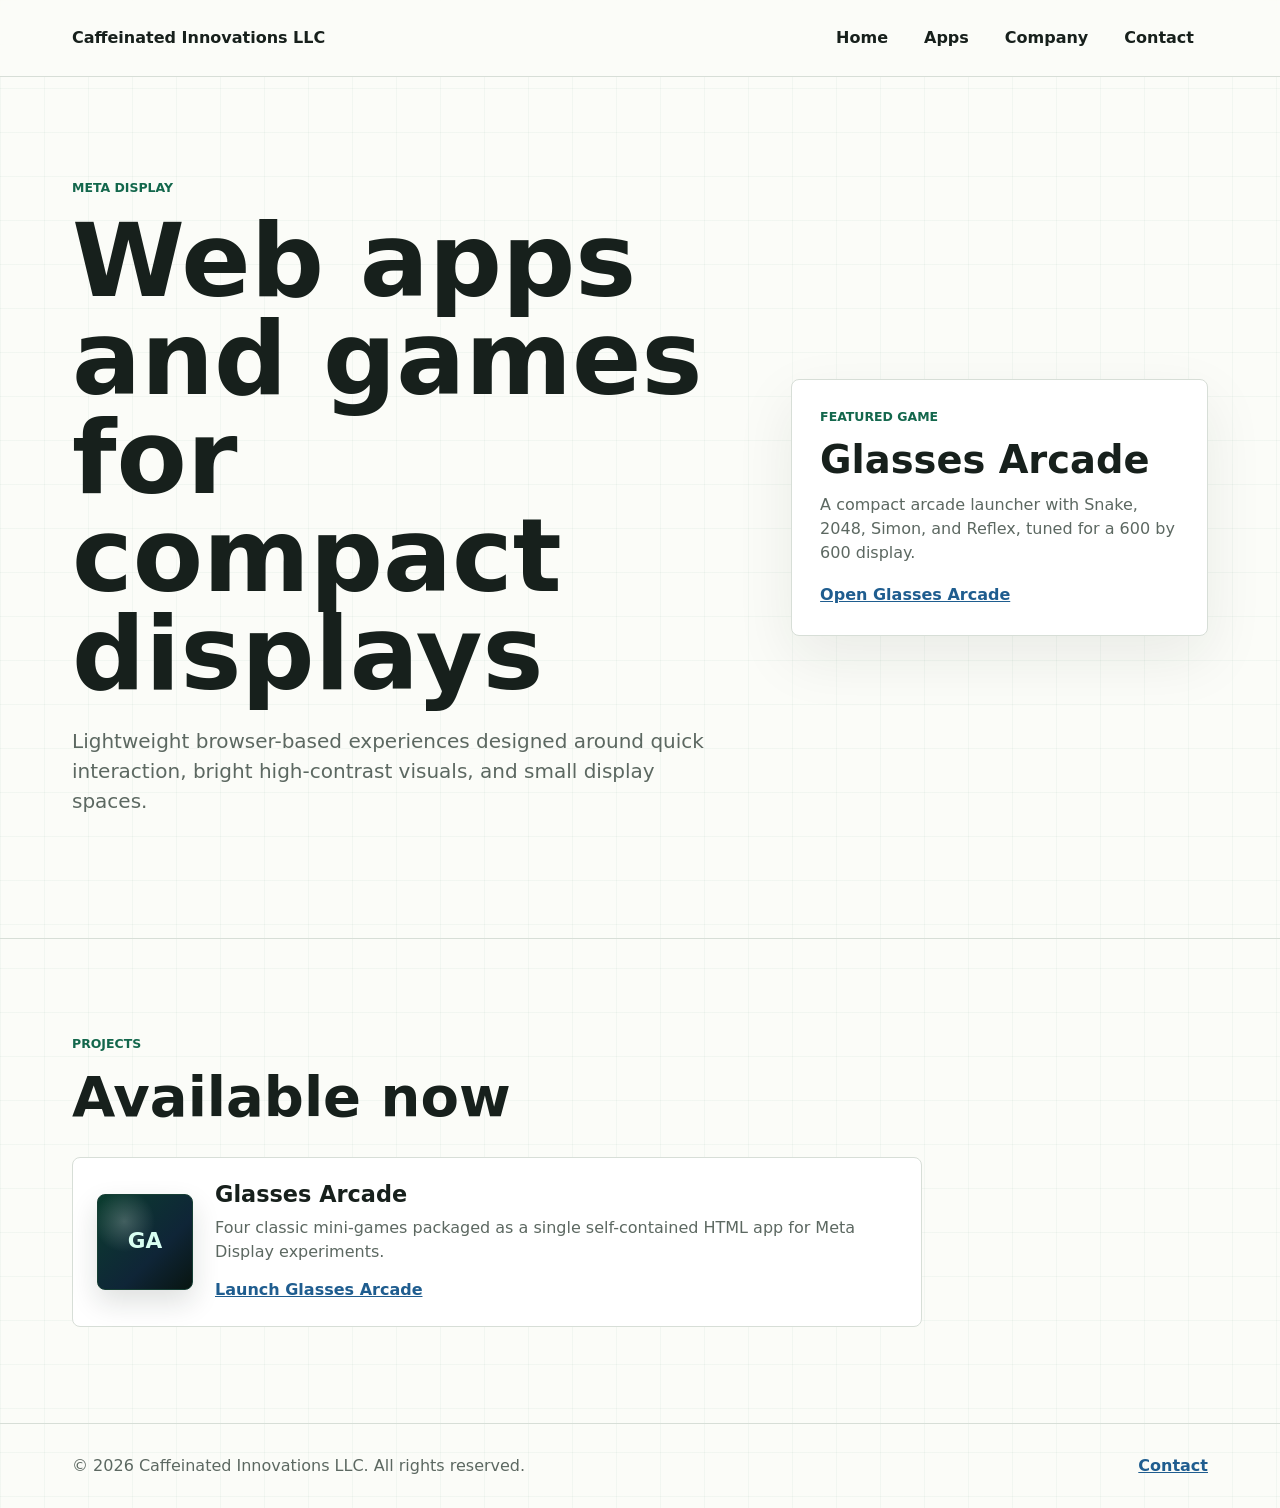
==== meta-display/index.html @ 584070ea "Add Meta Display arcade page" ====
<!doctype html>
<html lang="en">
  <head>
    <meta charset="utf-8">
    <meta name="viewport" content="width=device-width, initial-scale=1">
    <title>Meta Display | Caffeinated Innovations LLC</title>
    <meta
      name="description"
      content="Meta Display web apps and games from Caffeinated Innovations LLC, including Glasses Arcade."
    >
    <meta property="og:title" content="Meta Display | Caffeinated Innovations LLC">
    <meta
      property="og:description"
      content="Lightweight web apps and games designed for Meta smart glasses and compact displays."
    >
    <meta property="og:type" content="website">
    <meta property="og:url" content="https://caffeinatedinnovations.com/meta-display/">
    <link rel="canonical" href="https://caffeinatedinnovations.com/meta-display/">
    <link rel="stylesheet" href="../styles.css">
  </head>
  <body>
    <header class="site-header">
      <a class="brand" href="../" aria-label="Caffeinated Innovations home">
        <span>Caffeinated Innovations LLC</span>
      </a>
      <nav aria-label="Primary navigation">
        <a href="../">Home</a>
        <a href="../#apps">Apps</a>
        <a href="../#company">Company</a>
        <a href="mailto:support@caffeinatedinnovations.com">Contact</a>
      </nav>
    </header>

    <main>
      <section class="hero compact-hero" aria-labelledby="meta-title">
        <div class="hero-copy">
          <p class="eyebrow">Meta Display</p>
          <h1 id="meta-title">Web apps and games for compact displays</h1>
          <p class="intro">
            Lightweight browser-based experiences designed around quick
            interaction, bright high-contrast visuals, and small display spaces.
          </p>
        </div>

        <aside class="app-highlight" aria-labelledby="featured-game-title">
          <p class="eyebrow">Featured game</p>
          <h2 id="featured-game-title">Glasses Arcade</h2>
          <p>
            A compact arcade launcher with Snake, 2048, Simon, and Reflex,
            tuned for a 600 by 600 display.
          </p>
          <a href="glasses-arcade.html">Open Glasses Arcade</a>
        </aside>
      </section>

      <section class="section" aria-labelledby="projects-title">
        <div class="section-heading">
          <p class="eyebrow">Projects</p>
          <h2 id="projects-title">Available now</h2>
        </div>

        <div class="app-card">
          <div class="app-mark" aria-hidden="true">GA</div>
          <div class="app-copy">
            <h3>Glasses Arcade</h3>
            <p>
              Four classic mini-games packaged as a single self-contained HTML
              app for Meta Display experiments.
            </p>
            <a href="glasses-arcade.html">Launch Glasses Arcade</a>
          </div>
        </div>
      </section>
    </main>

    <footer>
      <span>&copy; 2026 Caffeinated Innovations LLC. All rights reserved.</span>
      <a href="mailto:support@caffeinatedinnovations.com">Contact</a>
    </footer>
  </body>
</html>
---- styles.css ----
:root {
  color-scheme: light;
  --ink: #17201c;
  --muted: #5c6861;
  --line: #d7ded7;
  --paper: #fbfcf8;
  --white: #ffffff;
  --green: #13674c;
  --green-dark: #0b3d2f;
  --blue: #1f5d8f;
}

* {
  box-sizing: border-box;
}

html {
  scroll-behavior: smooth;
  max-width: 100%;
  overflow-x: hidden;
}

body {
  margin: 0;
  font-family: Inter, ui-sans-serif, system-ui, -apple-system, BlinkMacSystemFont, "Segoe UI", sans-serif;
  color: var(--ink);
  background:
    linear-gradient(90deg, rgba(19, 103, 76, 0.04) 1px, transparent 1px),
    linear-gradient(180deg, rgba(19, 103, 76, 0.04) 1px, transparent 1px),
    var(--paper);
  background-size: 44px 44px;
  line-height: 1.5;
  -webkit-font-smoothing: antialiased;
  max-width: 100%;
  overflow-x: hidden;
}

a {
  color: inherit;
}

.site-header {
  min-height: 76px;
  display: flex;
  align-items: center;
  justify-content: space-between;
  gap: 24px;
  padding: 18px clamp(20px, 6vw, 72px);
  border-bottom: 1px solid var(--line);
  background: rgba(251, 252, 248, 0.92);
  backdrop-filter: blur(14px);
  position: sticky;
  top: 0;
  z-index: 10;
}

.brand {
  display: inline-flex;
  align-items: center;
  gap: 12px;
  min-width: 0;
  color: var(--ink);
  font-weight: 800;
  text-decoration: none;
}

.brand span {
  overflow: hidden;
  text-overflow: ellipsis;
  white-space: nowrap;
}

nav {
  display: flex;
  align-items: center;
  gap: 8px;
  flex-wrap: wrap;
  justify-content: flex-end;
}

nav a,
.button {
  display: inline-flex;
  align-items: center;
  justify-content: center;
  min-height: 40px;
  padding: 9px 14px;
  border-radius: 8px;
  color: var(--ink);
  font-weight: 700;
  text-decoration: none;
  line-height: 1.2;
  text-align: center;
  overflow-wrap: anywhere;
  white-space: normal;
}

nav a:hover {
  background: #eef4ee;
}

.hero {
  display: grid;
  grid-template-columns: minmax(0, 1.1fr) minmax(280px, 0.7fr);
  gap: clamp(28px, 5vw, 72px);
  align-items: center;
  min-height: calc(100vh - 76px);
  padding: clamp(54px, 8vw, 110px) clamp(20px, 6vw, 72px);
}

.hero-copy {
  align-self: center;
  min-width: 0;
  width: 100%;
  max-width: 820px;
}

.eyebrow {
  margin: 0 0 14px;
  color: var(--green);
  font-size: 0.78rem;
  font-weight: 800;
  letter-spacing: 0;
  text-transform: uppercase;
}

h1,
h2,
h3,
p {
  margin-top: 0;
}

h1 {
  max-width: 790px;
  margin-bottom: 22px;
  font-size: 6.4rem;
  line-height: 0.96;
  letter-spacing: 0;
  overflow-wrap: anywhere;
}

h2 {
  margin-bottom: 0;
  font-size: 3.5rem;
  line-height: 1.02;
  letter-spacing: 0;
}

h3 {
  margin-bottom: 8px;
  font-size: 1.4rem;
  line-height: 1.15;
}

.intro {
  max-width: 720px;
  color: var(--muted);
  font-size: 1.25rem;
}

.hero-actions {
  display: flex;
  gap: 12px;
  flex-wrap: wrap;
  margin-top: 34px;
}

.button {
  border: 1px solid transparent;
}

.button.primary {
  background: var(--green-dark);
  color: var(--white);
}

.button.primary:hover {
  background: var(--green);
}

.button.secondary {
  border-color: var(--line);
  background: var(--white);
}

.button.secondary:hover {
  border-color: #b7c5ba;
}

.app-highlight {
  align-self: center;
  min-width: 0;
  width: 100%;
  padding: 28px;
  border: 1px solid var(--line);
  border-radius: 8px;
  background: var(--white);
  box-shadow: 0 22px 60px rgba(23, 32, 28, 0.08);
}

.app-highlight h2 {
  margin-bottom: 14px;
  font-size: 2.4rem;
}

.app-highlight p:not(.eyebrow) {
  color: var(--muted);
  margin-bottom: 18px;
}

.app-highlight a {
  color: var(--blue);
  font-weight: 800;
}

.section {
  padding: clamp(56px, 8vw, 96px) clamp(20px, 6vw, 72px);
  border-top: 1px solid var(--line);
}

.section-heading {
  max-width: 780px;
  margin-bottom: 32px;
}

.app-card {
  display: grid;
  grid-template-columns: 96px minmax(0, 1fr);
  gap: 22px;
  align-items: center;
  max-width: 850px;
  padding: 24px;
  border: 1px solid var(--line);
  border-radius: 8px;
  background: var(--white);
}

.app-icon {
  display: block;
  width: 96px;
  height: 96px;
  border-radius: 8px;
  box-shadow: 0 12px 28px rgba(23, 32, 28, 0.14);
}

.app-mark {
  display: grid;
  width: 96px;
  height: 96px;
  place-items: center;
  border: 1px solid #173f35;
  border-radius: 8px;
  color: #d9fff2;
  background:
    radial-gradient(circle at 28% 28%, rgba(255, 255, 255, 0.22), transparent 32%),
    linear-gradient(135deg, var(--green-dark), #0f2537 62%, #081511);
  box-shadow: 0 12px 28px rgba(23, 32, 28, 0.14);
  font-size: 1.35rem;
  font-weight: 900;
  letter-spacing: 0;
}

.app-copy,
.company-copy {
  min-width: 0;
}

.app-copy p,
.company-copy p {
  color: var(--muted);
}

.app-copy p {
  max-width: 650px;
  margin-bottom: 14px;
}

.app-copy a,
.company-copy a,
footer a {
  color: var(--blue);
  font-weight: 800;
}

.split {
  display: grid;
  grid-template-columns: minmax(0, 0.75fr) minmax(0, 1fr);
  gap: clamp(28px, 5vw, 72px);
}

.company-copy {
  max-width: 720px;
  font-size: 1.05rem;
}

.compact-hero {
  min-height: auto;
}

footer {
  display: flex;
  align-items: center;
  justify-content: space-between;
  gap: 18px;
  flex-wrap: wrap;
  padding: 30px clamp(20px, 6vw, 72px);
  border-top: 1px solid var(--line);
  color: var(--muted);
}

@media (max-width: 820px) {
  .site-header {
    align-items: flex-start;
    flex-direction: column;
  }

  nav {
    justify-content: flex-start;
  }

  .hero,
  .split {
    grid-template-columns: 1fr;
  }

  .hero {
    min-height: 0;
  }

  .hero-copy,
  .app-highlight,
  .intro {
    max-width: 100%;
  }

  h1 {
    font-size: 4.4rem;
  }

  h2 {
    font-size: 2.6rem;
  }
}

@media (max-width: 540px) {
  .brand span {
    white-space: normal;
  }

  nav a,
  .button {
    width: 100%;
  }

  nav {
    width: 100%;
  }

  .hero-actions {
    align-items: stretch;
    flex-direction: column;
  }

  .app-card {
    grid-template-columns: 1fr;
    align-items: start;
  }

  .hero-copy,
  .app-highlight {
    width: min(330px, 100%);
  }

  h1 {
    font-size: 2.85rem;
    line-height: 1;
  }

  h2 {
    font-size: 2.1rem;
  }

  .intro {
    font-size: 1.05rem;
  }

}
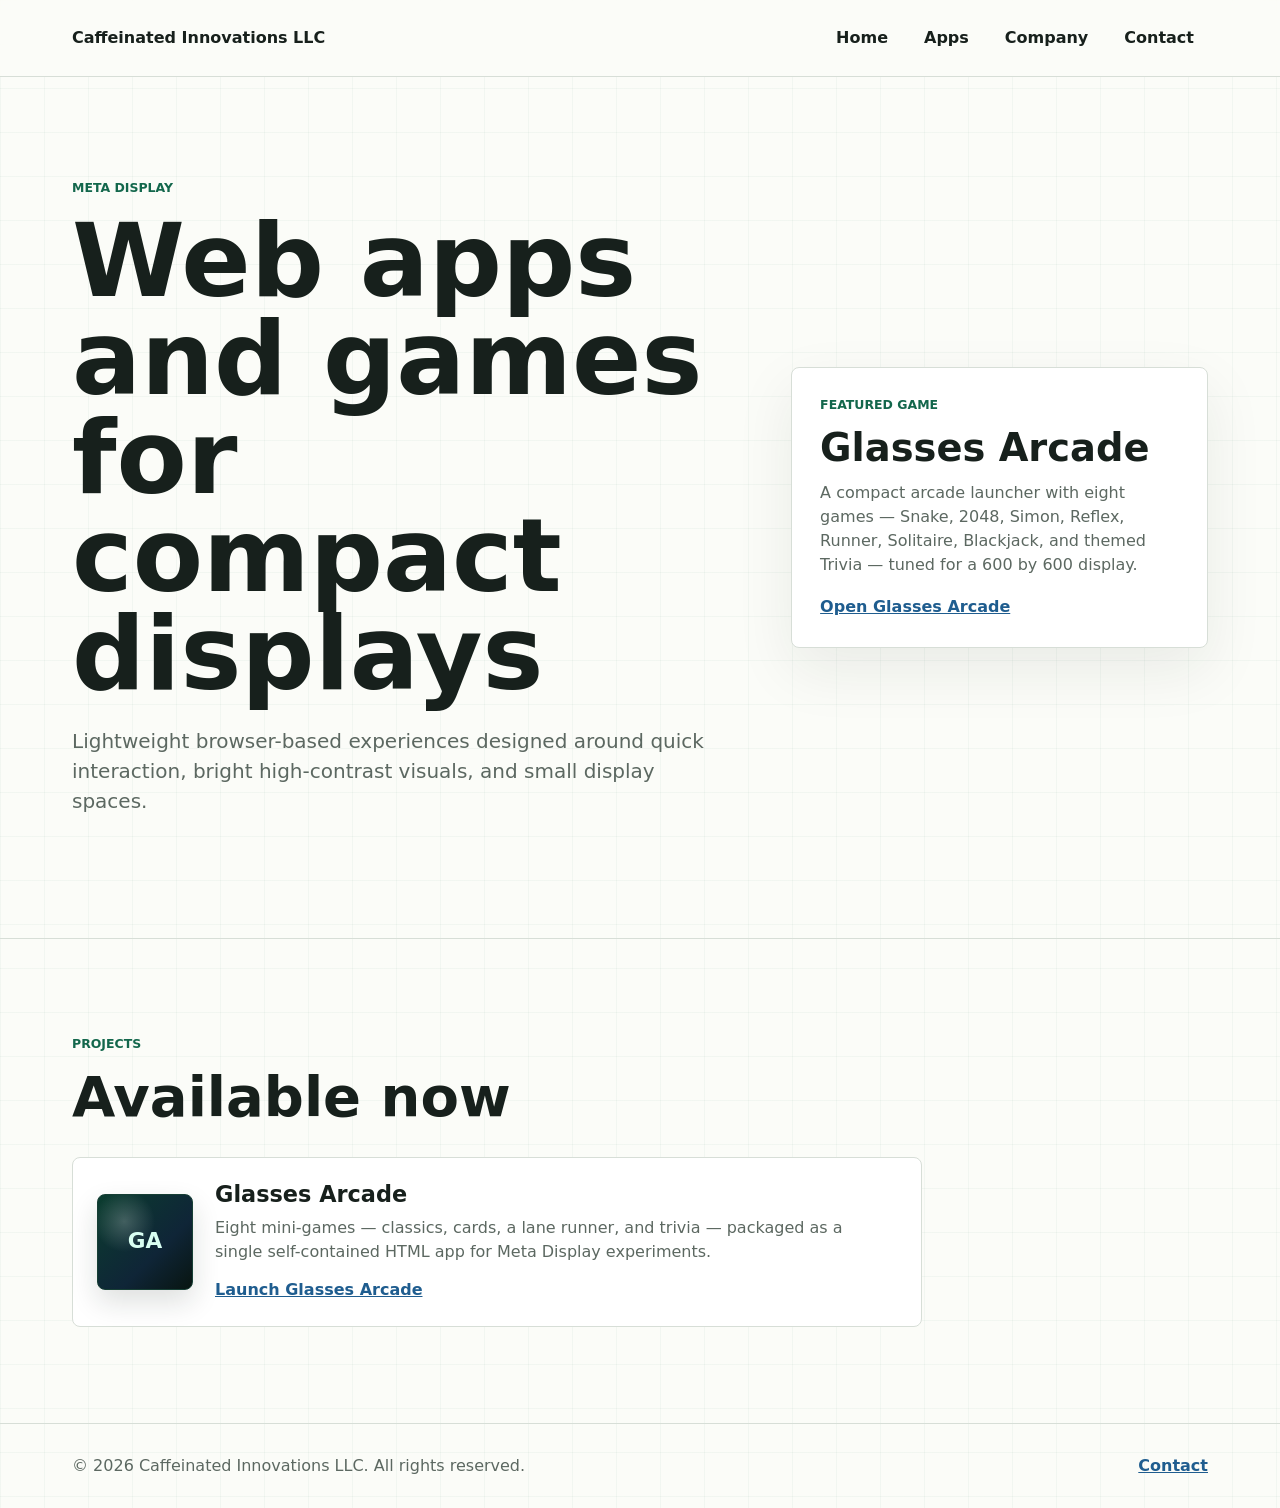
==== commit 22979a71: "Featured-app rotator; glasses arcade: 4 new games, plus-layout fixes Homepage: the hero "Featured ap" ====
--- a/meta-display/index.html
+++ b/meta-display/index.html
@@ -46,8 +46,9 @@
           <p class="eyebrow">Featured game</p>
           <h2 id="featured-game-title">Glasses Arcade</h2>
           <p>
-            A compact arcade launcher with Snake, 2048, Simon, and Reflex,
-            tuned for a 600 by 600 display.
+            A compact arcade launcher with eight games &mdash; Snake, 2048,
+            Simon, Reflex, Runner, Solitaire, Blackjack, and themed Trivia
+            &mdash; tuned for a 600 by 600 display.
           </p>
           <a href="glasses-arcade.html">Open Glasses Arcade</a>
         </aside>
@@ -64,8 +65,9 @@
           <div class="app-copy">
             <h3>Glasses Arcade</h3>
             <p>
-              Four classic mini-games packaged as a single self-contained HTML
-              app for Meta Display experiments.
+              Eight mini-games &mdash; classics, cards, a lane runner, and
+              trivia &mdash; packaged as a single self-contained HTML app for
+              Meta Display experiments.
             </p>
             <a href="glasses-arcade.html">Launch Glasses Arcade</a>
           </div>
--- a/styles.css
+++ b/styles.css
@@ -212,6 +212,62 @@
 .app-highlight a {
   color: var(--blue);
   font-weight: 800;
+}
+
+.featured-slides {
+  display: grid;
+}
+
+.featured-slide {
+  grid-area: 1 / 1;
+  opacity: 0;
+  visibility: hidden;
+  transition: opacity 320ms ease;
+}
+
+.featured-slide.active {
+  opacity: 1;
+  visibility: visible;
+}
+
+.featured-icon {
+  display: block;
+  width: 72px;
+  height: 72px;
+  margin-bottom: 16px;
+  border-radius: 14px;
+  box-shadow: 0 12px 28px rgba(23, 32, 28, 0.14);
+}
+
+.app-mark.featured-mark {
+  width: 72px;
+  height: 72px;
+  margin-bottom: 16px;
+  font-size: 1.1rem;
+}
+
+.featured-dots {
+  display: flex;
+  gap: 8px;
+  margin-top: 18px;
+}
+
+.featured-dots .dot {
+  width: 10px;
+  height: 10px;
+  padding: 0;
+  border: 1px solid var(--green);
+  border-radius: 50%;
+  background: transparent;
+  cursor: pointer;
+}
+
+.featured-dots .dot:hover {
+  background: rgba(19, 103, 76, 0.35);
+}
+
+.featured-dots .dot.active {
+  background: var(--green);
 }
 
 .section {
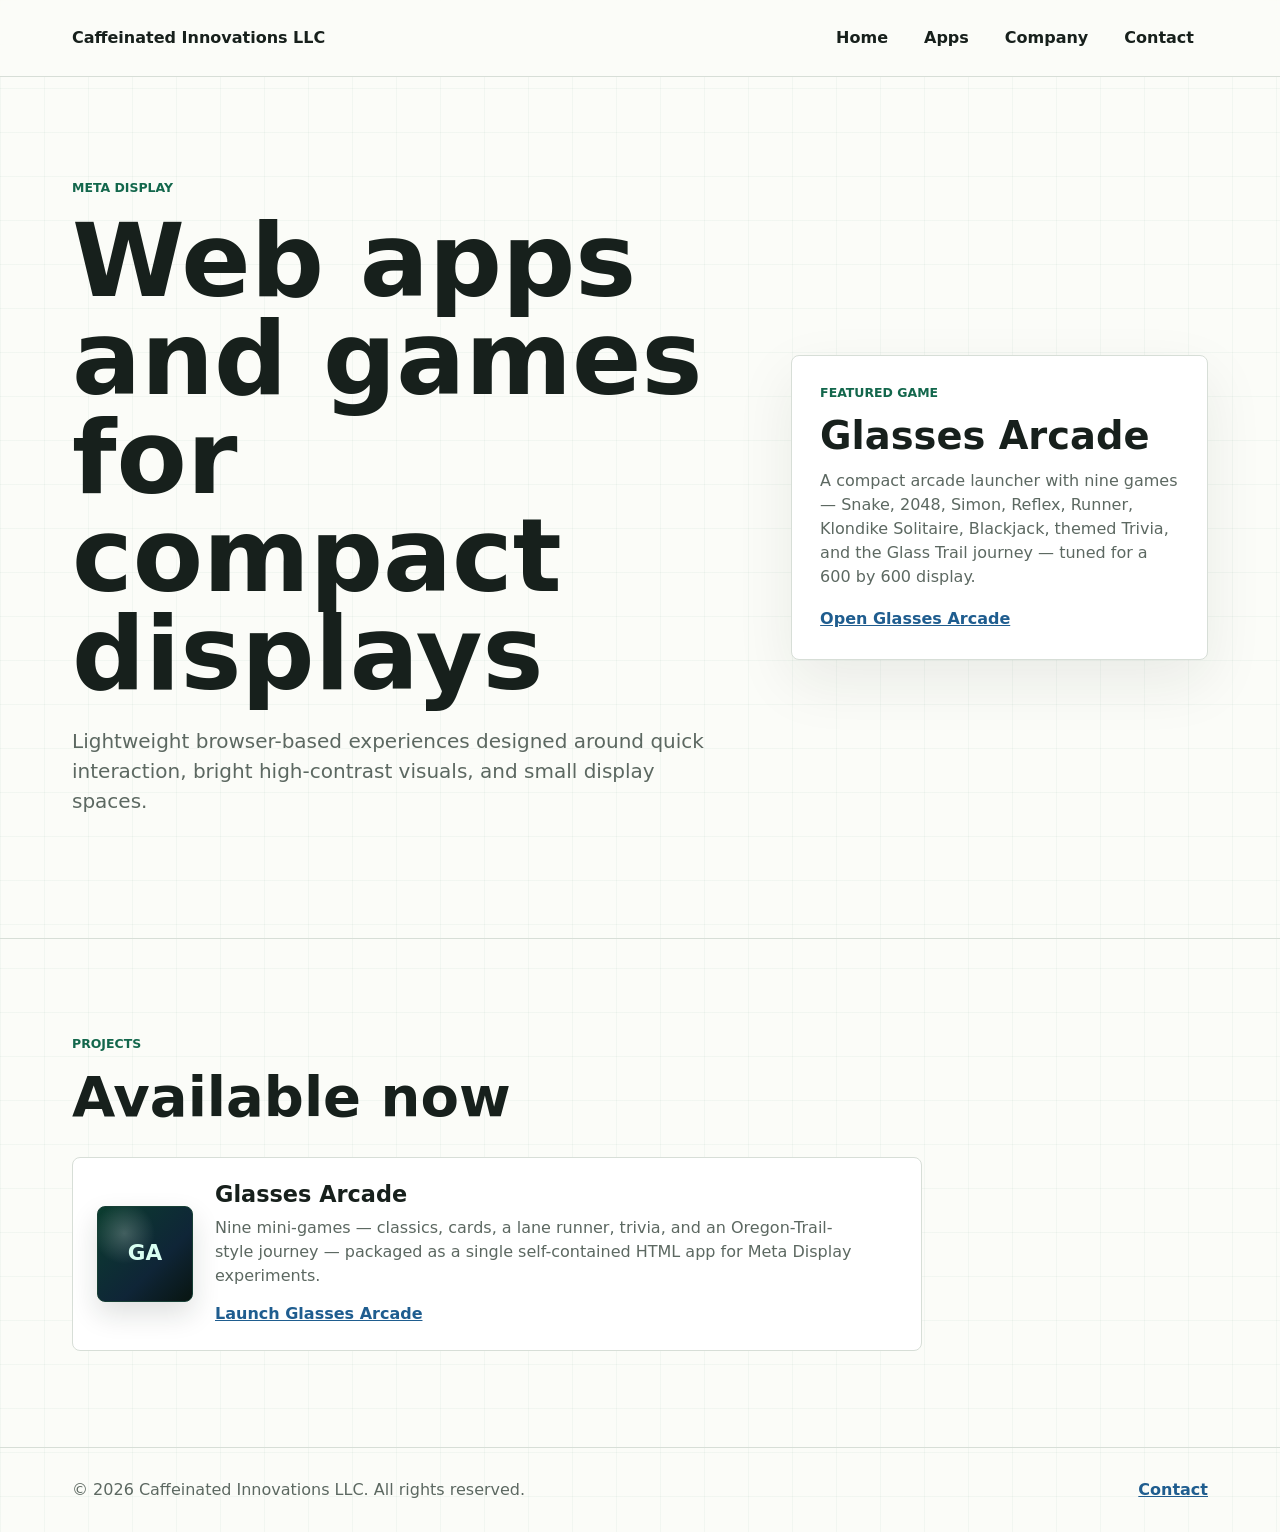
==== commit 89a8482c: "Replace Golf with d-pad Klondike; add Glass Trail (Oregon-Trail-like) Playtest feedback: Golf wasn't" ====
--- a/meta-display/index.html
+++ b/meta-display/index.html
@@ -46,9 +46,10 @@
           <p class="eyebrow">Featured game</p>
           <h2 id="featured-game-title">Glasses Arcade</h2>
           <p>
-            A compact arcade launcher with eight games &mdash; Snake, 2048,
-            Simon, Reflex, Runner, Solitaire, Blackjack, and themed Trivia
-            &mdash; tuned for a 600 by 600 display.
+            A compact arcade launcher with nine games &mdash; Snake, 2048,
+            Simon, Reflex, Runner, Klondike Solitaire, Blackjack, themed
+            Trivia, and the Glass Trail journey &mdash; tuned for a 600 by
+            600 display.
           </p>
           <a href="glasses-arcade.html">Open Glasses Arcade</a>
         </aside>
@@ -65,9 +66,9 @@
           <div class="app-copy">
             <h3>Glasses Arcade</h3>
             <p>
-              Eight mini-games &mdash; classics, cards, a lane runner, and
-              trivia &mdash; packaged as a single self-contained HTML app for
-              Meta Display experiments.
+              Nine mini-games &mdash; classics, cards, a lane runner, trivia,
+              and an Oregon-Trail-style journey &mdash; packaged as a single
+              self-contained HTML app for Meta Display experiments.
             </p>
             <a href="glasses-arcade.html">Launch Glasses Arcade</a>
           </div>
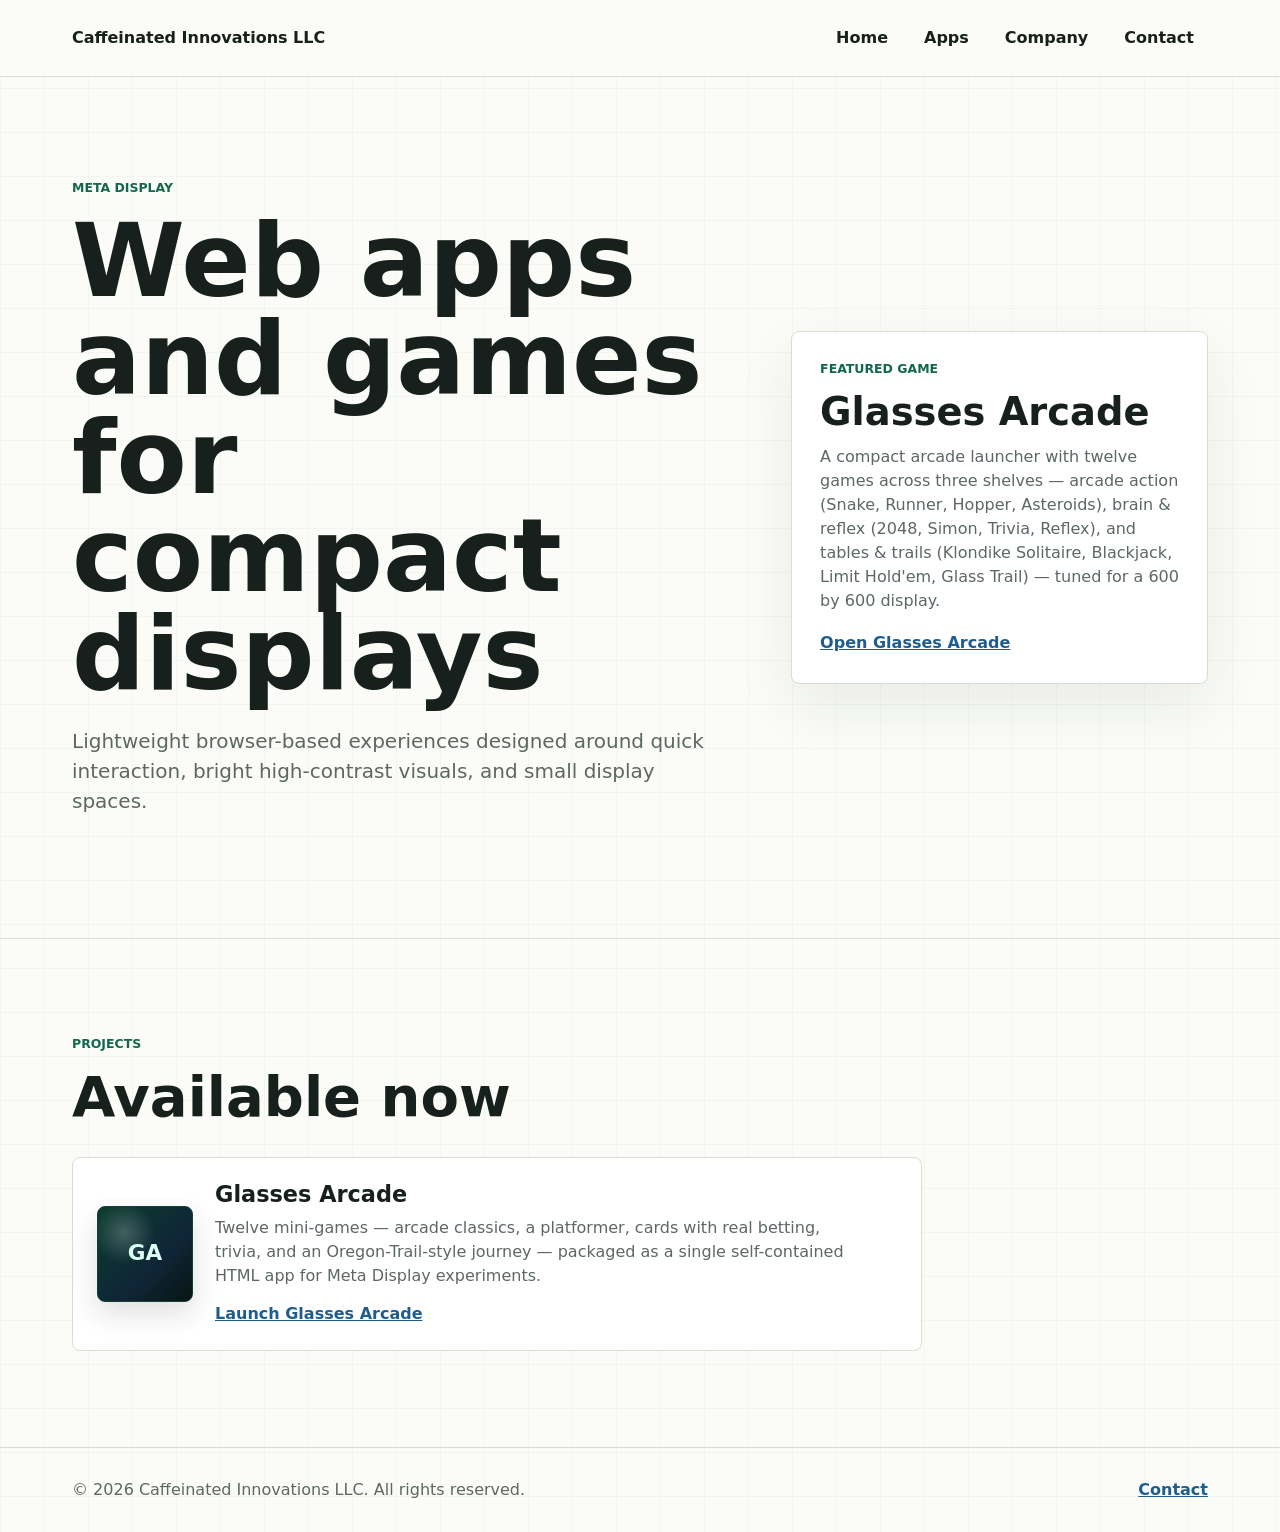
==== commit 049e2613: "Arcade to 12 games: Hopper, Asteroids, Limit Hold'em; grouped launcher - Hopper: Mario-Run-style aut" ====
--- a/meta-display/index.html
+++ b/meta-display/index.html
@@ -46,10 +46,11 @@
           <p class="eyebrow">Featured game</p>
           <h2 id="featured-game-title">Glasses Arcade</h2>
           <p>
-            A compact arcade launcher with nine games &mdash; Snake, 2048,
-            Simon, Reflex, Runner, Klondike Solitaire, Blackjack, themed
-            Trivia, and the Glass Trail journey &mdash; tuned for a 600 by
-            600 display.
+            A compact arcade launcher with twelve games across three shelves
+            &mdash; arcade action (Snake, Runner, Hopper, Asteroids), brain
+            &amp; reflex (2048, Simon, Trivia, Reflex), and tables &amp;
+            trails (Klondike Solitaire, Blackjack, Limit Hold'em, Glass
+            Trail) &mdash; tuned for a 600 by 600 display.
           </p>
           <a href="glasses-arcade.html">Open Glasses Arcade</a>
         </aside>
@@ -66,9 +67,10 @@
           <div class="app-copy">
             <h3>Glasses Arcade</h3>
             <p>
-              Nine mini-games &mdash; classics, cards, a lane runner, trivia,
-              and an Oregon-Trail-style journey &mdash; packaged as a single
-              self-contained HTML app for Meta Display experiments.
+              Twelve mini-games &mdash; arcade classics, a platformer, cards
+              with real betting, trivia, and an Oregon-Trail-style journey
+              &mdash; packaged as a single self-contained HTML app for Meta
+              Display experiments.
             </p>
             <a href="glasses-arcade.html">Launch Glasses Arcade</a>
           </div>
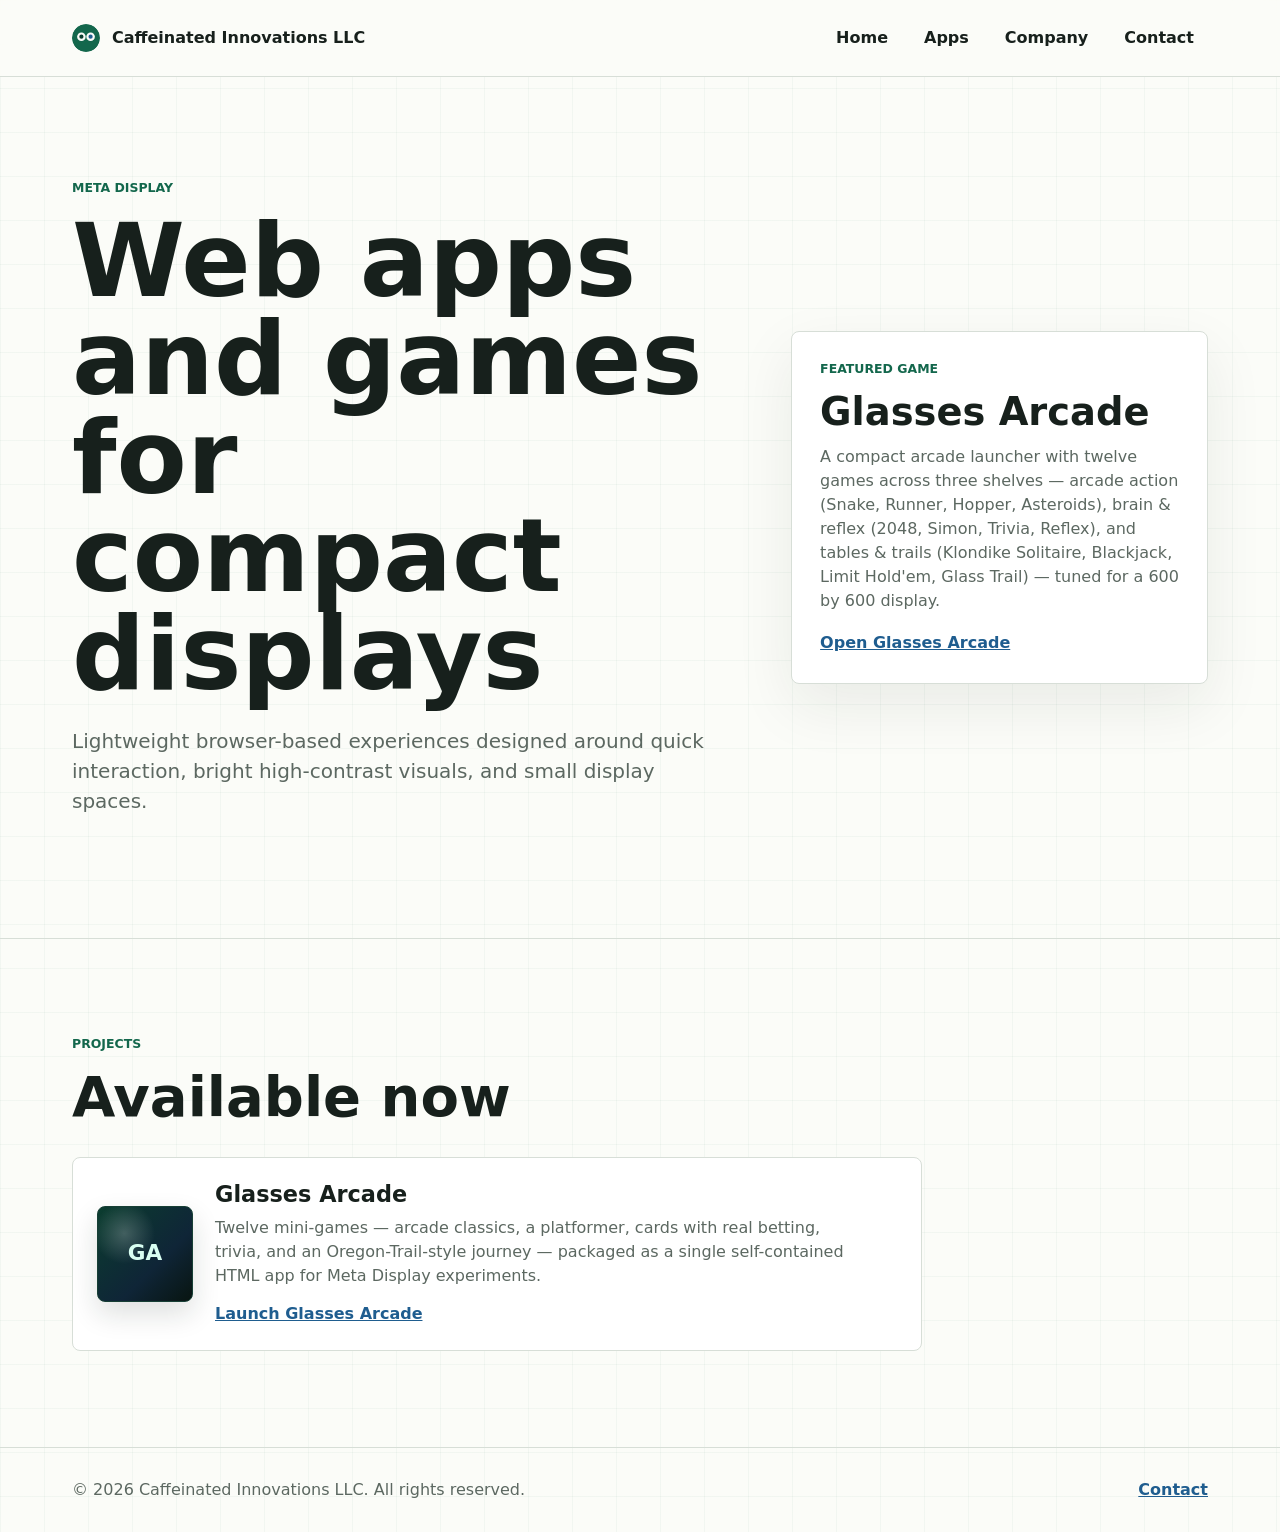
==== commit a20a2a8a: "Add Wide Awake logo + favicon set from Design.pdf Recreated the mark as vector per the spec (green #" ====
--- a/meta-display/index.html
+++ b/meta-display/index.html
@@ -16,11 +16,15 @@
     <meta property="og:type" content="website">
     <meta property="og:url" content="https://caffeinatedinnovations.com/meta-display/">
     <link rel="canonical" href="https://caffeinatedinnovations.com/meta-display/">
+    <link rel="icon" type="image/svg+xml" href="/favicon.svg">
+    <link rel="icon" sizes="32x32" href="/favicon-32.png">
+    <link rel="apple-touch-icon" href="/apple-touch-icon-180.png">
     <link rel="stylesheet" href="../styles.css">
   </head>
   <body>
     <header class="site-header">
       <a class="brand" href="../" aria-label="Caffeinated Innovations home">
+        <img class="brand-mark" src="/favicon.svg" alt="" width="28" height="28">
         <span>Caffeinated Innovations LLC</span>
       </a>
       <nav aria-label="Primary navigation">
--- a/styles.css
+++ b/styles.css
@@ -68,6 +68,14 @@
   overflow: hidden;
   text-overflow: ellipsis;
   white-space: nowrap;
+}
+
+.brand-mark {
+  display: block;
+  width: 28px;
+  height: 28px;
+  flex-shrink: 0;
+  border-radius: 50%;
 }
 
 nav {
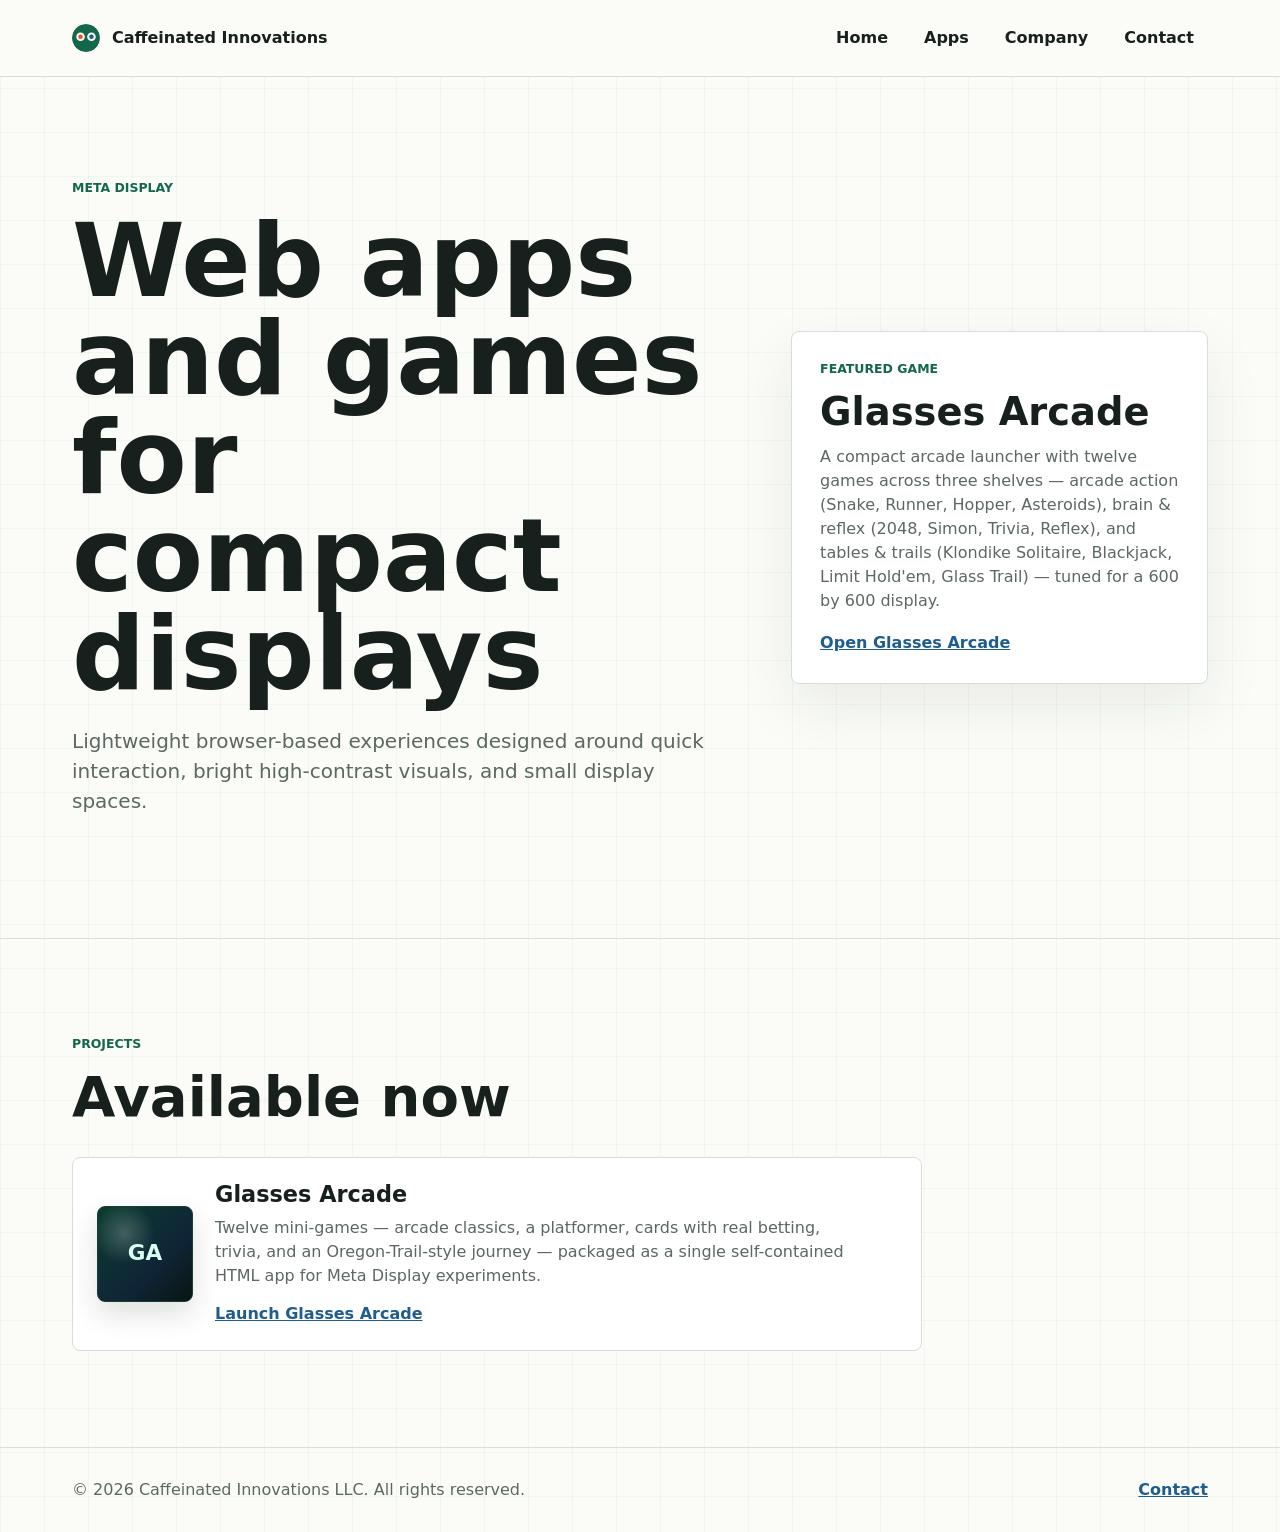
==== commit 4b986809: "Drop LLC from all copy except the copyright lines Titles, meta/og tags, header lockup, hero h1, sect" ====
--- a/meta-display/index.html
+++ b/meta-display/index.html
@@ -3,12 +3,12 @@
   <head>
     <meta charset="utf-8">
     <meta name="viewport" content="width=device-width, initial-scale=1">
-    <title>Meta Display | Caffeinated Innovations LLC</title>
+    <title>Meta Display | Caffeinated Innovations</title>
     <meta
       name="description"
-      content="Meta Display web apps and games from Caffeinated Innovations LLC, including Glasses Arcade."
+      content="Meta Display web apps and games from Caffeinated Innovations, including Glasses Arcade."
     >
-    <meta property="og:title" content="Meta Display | Caffeinated Innovations LLC">
+    <meta property="og:title" content="Meta Display | Caffeinated Innovations">
     <meta
       property="og:description"
       content="Lightweight web apps and games designed for Meta smart glasses and compact displays."
@@ -25,7 +25,7 @@
     <header class="site-header">
       <a class="brand" href="../" aria-label="Caffeinated Innovations home">
         <img class="brand-mark" src="/favicon.svg" alt="" width="28" height="28">
-        <span>Caffeinated Innovations LLC</span>
+        <span>Caffeinated Innovations</span>
       </a>
       <nav aria-label="Primary navigation">
         <a href="../">Home</a>
--- a/styles.css
+++ b/styles.css
@@ -256,25 +256,43 @@
 
 .featured-dots {
   display: flex;
-  gap: 8px;
-  margin-top: 18px;
-}
-
+  gap: 2px;
+  margin-top: 14px;
+  margin-left: -7px;
+}
+
+/* 24px hit target; the visible 10px dot is drawn inside it. */
 .featured-dots .dot {
-  width: 10px;
-  height: 10px;
+  position: relative;
+  width: 24px;
+  height: 24px;
   padding: 0;
-  border: 1px solid var(--green);
+  border: none;
   border-radius: 50%;
   background: transparent;
   cursor: pointer;
 }
 
-.featured-dots .dot:hover {
+.featured-dots .dot::after {
+  content: "";
+  position: absolute;
+  inset: 0;
+  margin: auto;
+  width: 10px;
+  height: 10px;
+  border: 1px solid var(--green);
+  border-radius: 50%;
+}
+
+.featured-dots .dot:hover::after {
   background: rgba(19, 103, 76, 0.35);
 }
 
-.featured-dots .dot.active {
+.featured-dots .dot:focus-visible::after {
+  box-shadow: 0 0 0 3px rgba(19, 103, 76, 0.25);
+}
+
+.featured-dots .dot.active::after {
   background: var(--green);
 }
 
@@ -298,6 +316,10 @@
   border: 1px solid var(--line);
   border-radius: 8px;
   background: var(--white);
+}
+
+.app-card + .app-card {
+  margin-top: 18px;
 }
 
 .app-icon {
